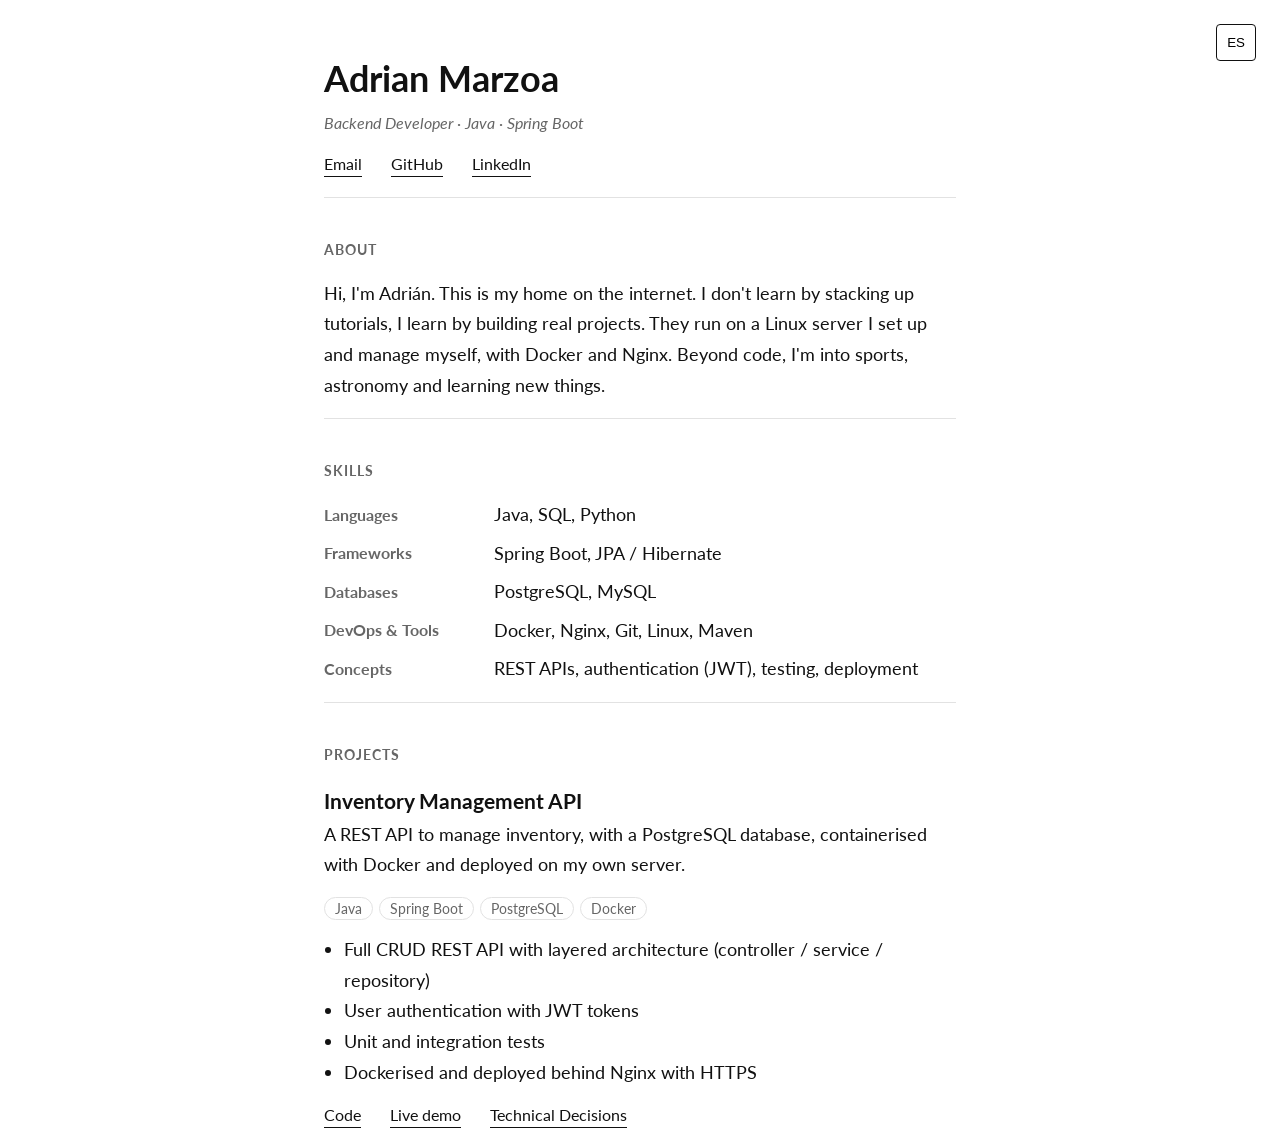
==== index.html @ 5c772a80 "fix: correct broken link" ====
<!DOCTYPE html>
<html lang="en">

<head>
  <meta charset="UTF-8">
  <meta name="viewport" content="width=device-width, initial-scale=1.0">
  <title>Adrian — Backend Developer</title>
  <meta name="description" content="Backend Developer specialising in Java, Spring Boot.">
  <link rel="preconnect" href="https://fonts.googleapis.com">
  <link rel="preconnect" href="https://fonts.gstatic.com" crossorigin>
  <link href="https://fonts.googleapis.com/css2?family=Lato:wght@300;400;700&display=swap" rel="stylesheet">
  <style>
    :root {
      --bg: #ffffff;
      --text: #111111;
      --text-light: #666666;
      --border: #e2e2e2;
    }

    * {
      box-sizing: border-box;
      margin: 0;
      padding: 0;
    }

    html {
      font-size: 62.5%;
    }

    body {
      font-family: "Lato", serif;
      background: var(--bg);
      color: var(--text);
      line-height: 1.7;
      font-size: 1.8rem;
    }

    .wrap {
      max-width: 68rem;
      margin: 0 auto;
      padding: 0 2.4rem;
    }
    
    h2 {
      text-transform: uppercase;
      letter-spacing: 1px;
      font-size: 1.4rem;
      color: var(--text-light);
      margin: 4rem 0 1.6rem;
    }
    
    header {
      margin: 4.8rem 0 1.8rem;
    }

    .tagline {
      font-size: 1.6rem;
      font-style: italic;
      color: var(--text-light);
    }

    .links {
      margin-top: 1.2rem;
    }

    .links a {
      font-size: 1.6rem;
      margin-right: 2.4rem;
      text-decoration-thickness: 1px;
      text-underline-offset: 6px;
      color: var(--text);
    }

    section {
      border-top: 1px solid var(--border);
      margin-bottom: 1.8rem;
    }

    .skills {
      display: grid;
      grid-template-columns: 15rem 1fr;
      gap: 8px 2rem;
    }

    .cat {
      color: var(--text-light);
      font-weight: 700;
      font-size: 1.6rem;
      align-self: center;
    }

    .tags {
      margin: 1.2rem 0;
    }

    .tags span {
      border: 1px solid var(--border);
      border-radius: 100px;
      padding: 2px 1rem;
      margin-right: 6px;
      font-size: 1.4rem;
      color: var(--text-light);
    }

    .project ul {
      margin-left: 2rem;
    }

    .toggle-lang {
      position: fixed;
      top: 2.4rem;
      right: 2.4rem;
    }
    
    .toggle-lang button{
      padding: 1rem;
      cursor: pointer;
      border: 1px solid var(--text);
      border-radius: 4px;
      background-color: white;
    }

  </style>
</head>

<body>
  <div class="wrap">

    <header>
      <div class="toggle-lang">
        <button id="langBtn" onclick="toggleLang()">ES</button>
      </div>
      <h1>Adrian Marzoa</h1>
      <div class="tagline" data-en="Backend Developer · Java · Spring Boot"
        data-es="Desarrollador Backend · Java · Spring Boot">Backend Developer · Java · Spring Boot</div>
      <div class="links">
        <a href="mailto:adrianmarzoa11@gmail.com" data-en="Email" data-es="Correo">Email</a>
        <a href="https://github.com/adrianmarzoa" target="_blank" rel="noopener">GitHub</a>
        <a href="https://linkedin.com/in/adrian-marzoa" target="_blank" rel="noopener">LinkedIn</a>
      </div>
    </header>
    <section class="about">
      <h2 data-en="About" data-es="Sobre mí">About</h2>
      <p data-en="Hi, I'm Adrián. This is my home on the internet. I don't learn by stacking up tutorials, I learn by building real projects. They run on a Linux server I set up and manage myself, with Docker and Nginx. Beyond code, I'm into sports, astronomy and learning new things."
        data-es="Hola, soy Adrián. Este es mi rincón en internet. No aprendo acumulando tutoriales, aprendo construyendo proyectos reales. Corren en un servidor Linux que yo mismo configuro y administro, con Docker y Nginx. Más allá del código, me gustan el deporte, la astronomía y aprender cosas nuevas.">
        Hi, I'm Adrián. This is my home on the internet. I don't learn by stacking up tutorials, I learn by building
        real projects. They run on a Linux server I set up and manage myself, with Docker and Nginx. Beyond code, I'm
        into sports, astronomy and learning new things.</p>
    </section>
    <section>
      <h2 data-en="Skills" data-es="Habilidades">Skills</h2>
      <div class="skills">
        <div class="cat" data-en="Languages" data-es="Lenguajes">Languages</div>
        <div class="items">Java, SQL, Python</div>
        <div class="cat" data-en="Frameworks" data-es="Frameworks">Frameworks</div>
        <div class="items">Spring Boot, JPA / Hibernate</div>
        <div class="cat" data-en="Databases" data-es="Bases de datos">Databases</div>
        <div class="items">PostgreSQL, MySQL</div>
        <div class="cat" data-en="DevOps &amp; Tools" data-es="DevOps y herramientas">DevOps &amp; Tools</div>
        <div class="items">Docker, Nginx, Git, Linux, Maven</div>
        <div class="cat" data-en="Concepts" data-es="Conceptos">Concepts</div>
        <div class="items" data-en="REST APIs, authentication (JWT), testing, deployment"
          data-es="APIs REST, autenticación (JWT), testing, despliegue">REST APIs, authentication (JWT), testing,
          deployment</div>
      </div>
    </section>
    <section>
      <h2 data-en="Projects" data-es="Proyectos">Projects</h2>

      <div class="project">
        <h3>Inventory Management API</h3>
        <div class="desc"
          data-en="A REST API to manage inventory, with a PostgreSQL database, containerised with Docker and deployed on my own server."
          data-es="Una API REST para gestionar inventario, con base de datos PostgreSQL, contenedorizada con Docker y desplegada en mi propio servidor.">
          A REST API to manage inventory, with a PostgreSQL database, containerised with Docker and deployed on my
          own server.</div>
        <div class="tags">
          <span>Java</span><span>Spring Boot</span><span>PostgreSQL</span><span>Docker</span>
        </div>
        <ul>
          <li data-en="Full CRUD REST API with layered architecture (controller / service / repository)"
            data-es="API REST con CRUD completo y arquitectura por capas (controlador / servicio / repositorio)">Full
            CRUD REST API with layered architecture (controller / service / repository)</li>
          <li data-en="User authentication with JWT tokens" data-es="Autenticación de usuarios con tokens JWT">User
            authentication with JWT tokens</li>
          <li data-en="Unit and integration tests" data-es="Tests unitarios y de integración">Unit and integration tests
          </li>
          <li data-en="Dockerised and deployed behind Nginx with HTTPS"
            data-es="Contenedorizada y desplegada tras Nginx con HTTPS">Dockerised and deployed behind Nginx with HTTPS
          </li>
        </ul>
        <div class="links">
          <a href="https://github.com/adrianmarzoa/inventory-manager-api" target="_blank" rel="noopener" data-en="Code"
            data-es="Código">Code</a>
          <a href="#" target="_blank" rel="noopener" data-en="Live demo"
            data-es="Demo">Live demo</a>
          <a href="#" target="_blank" rel="noopener"
            data-en="Technical Decisions" data-es="Decisiones técnicas ->">Technical Decisions</a>
        </div>
      </div>
    </section>
    <script>
      let lang = "en";
      function toggleLang() {
        lang = lang === "en" ? "es" : "en";
        document.documentElement.lang = lang;
        langBtn.textContent = lang === "en" ? "ES" : "EN";
        document.querySelectorAll("[data-en]").forEach(el => el.textContent = el.getAttribute("data-" + lang));
      }
    </script>
  </div>
</body>

</html>
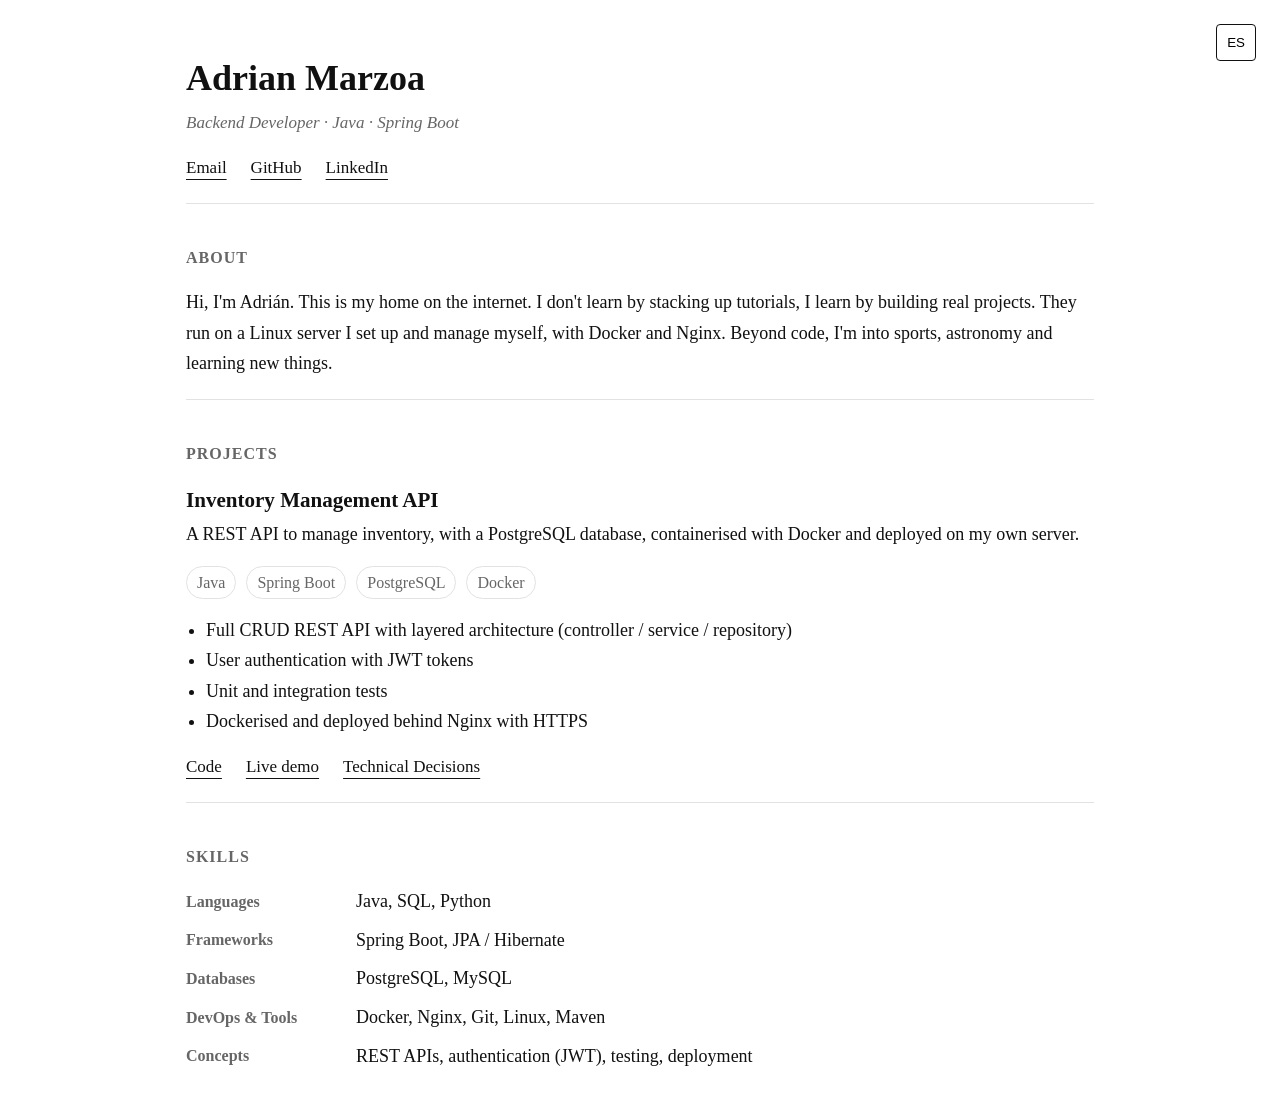
==== commit e842bb9c: "refactor: improve mobile design consistency" ====
--- a/index.html
+++ b/index.html
@@ -28,7 +28,7 @@
     }
 
     body {
-      font-family: "Lato", serif;
+      font-family: "Georgia", serif;
       background: var(--bg);
       color: var(--text);
       line-height: 1.7;
@@ -36,36 +36,38 @@
     }
 
     .wrap {
-      max-width: 68rem;
-      margin: 0 auto;
-      padding: 0 2.4rem;
+      max-width: 96rem;
+      margin: 4.8rem auto;
+      padding: 0 2.6rem;
     }
     
     h2 {
       text-transform: uppercase;
       letter-spacing: 1px;
-      font-size: 1.4rem;
+      font-size: 1.6rem;
       color: var(--text-light);
       margin: 4rem 0 1.6rem;
     }
     
     header {
-      margin: 4.8rem 0 1.8rem;
+      margin-bottom: 2rem;
     }
 
     .tagline {
-      font-size: 1.6rem;
+      font-size: 1.7rem;
       font-style: italic;
       color: var(--text-light);
     }
 
     .links {
-      margin-top: 1.2rem;
+      display: flex;
+      flex-wrap: wrap;
+      gap: 2.4rem;
+      margin-top: 1.6rem;
     }
 
     .links a {
-      font-size: 1.6rem;
-      margin-right: 2.4rem;
+      font-size: 1.7rem;
       text-decoration-thickness: 1px;
       text-underline-offset: 6px;
       color: var(--text);
@@ -73,7 +75,7 @@
 
     section {
       border-top: 1px solid var(--border);
-      margin-bottom: 1.8rem;
+      margin-bottom: 2rem;
     }
 
     .skills {
@@ -90,7 +92,10 @@
     }
 
     .tags {
-      margin: 1.2rem 0;
+      display: flex;
+      flex-wrap: wrap;
+      gap: 4px;
+      margin: 1.6rem 0;
     }
 
     .tags span {
@@ -98,7 +103,7 @@
       border-radius: 100px;
       padding: 2px 1rem;
       margin-right: 6px;
-      font-size: 1.4rem;
+      font-size: 1.6rem;
       color: var(--text-light);
     }
 
@@ -146,23 +151,6 @@
         Hi, I'm Adrián. This is my home on the internet. I don't learn by stacking up tutorials, I learn by building
         real projects. They run on a Linux server I set up and manage myself, with Docker and Nginx. Beyond code, I'm
         into sports, astronomy and learning new things.</p>
-    </section>
-    <section>
-      <h2 data-en="Skills" data-es="Habilidades">Skills</h2>
-      <div class="skills">
-        <div class="cat" data-en="Languages" data-es="Lenguajes">Languages</div>
-        <div class="items">Java, SQL, Python</div>
-        <div class="cat" data-en="Frameworks" data-es="Frameworks">Frameworks</div>
-        <div class="items">Spring Boot, JPA / Hibernate</div>
-        <div class="cat" data-en="Databases" data-es="Bases de datos">Databases</div>
-        <div class="items">PostgreSQL, MySQL</div>
-        <div class="cat" data-en="DevOps &amp; Tools" data-es="DevOps y herramientas">DevOps &amp; Tools</div>
-        <div class="items">Docker, Nginx, Git, Linux, Maven</div>
-        <div class="cat" data-en="Concepts" data-es="Conceptos">Concepts</div>
-        <div class="items" data-en="REST APIs, authentication (JWT), testing, deployment"
-          data-es="APIs REST, autenticación (JWT), testing, despliegue">REST APIs, authentication (JWT), testing,
-          deployment</div>
-      </div>
     </section>
     <section>
       <h2 data-en="Projects" data-es="Proyectos">Projects</h2>
@@ -195,8 +183,25 @@
           <a href="#" target="_blank" rel="noopener" data-en="Live demo"
             data-es="Demo">Live demo</a>
           <a href="#" target="_blank" rel="noopener"
-            data-en="Technical Decisions" data-es="Decisiones técnicas ->">Technical Decisions</a>
+            data-en="Technical Decisions" data-es="Decisiones técnicas">Technical Decisions</a>
         </div>
+      </div>
+    </section>
+    <section>
+      <h2 data-en="Skills" data-es="Habilidades">Skills</h2>
+      <div class="skills">
+        <div class="cat" data-en="Languages" data-es="Lenguajes">Languages</div>
+        <div class="items">Java, SQL, Python</div>
+        <div class="cat" data-en="Frameworks" data-es="Frameworks">Frameworks</div>
+        <div class="items">Spring Boot, JPA / Hibernate</div>
+        <div class="cat" data-en="Databases" data-es="Bases de datos">Databases</div>
+        <div class="items">PostgreSQL, MySQL</div>
+        <div class="cat" data-en="DevOps &amp; Tools" data-es="DevOps y herramientas">DevOps &amp; Tools</div>
+        <div class="items">Docker, Nginx, Git, Linux, Maven</div>
+        <div class="cat" data-en="Concepts" data-es="Conceptos">Concepts</div>
+        <div class="items" data-en="REST APIs, authentication (JWT), testing, deployment"
+          data-es="APIs REST, autenticación (JWT), testing, despliegue">REST APIs, authentication (JWT), testing,
+          deployment</div>
       </div>
     </section>
     <script>
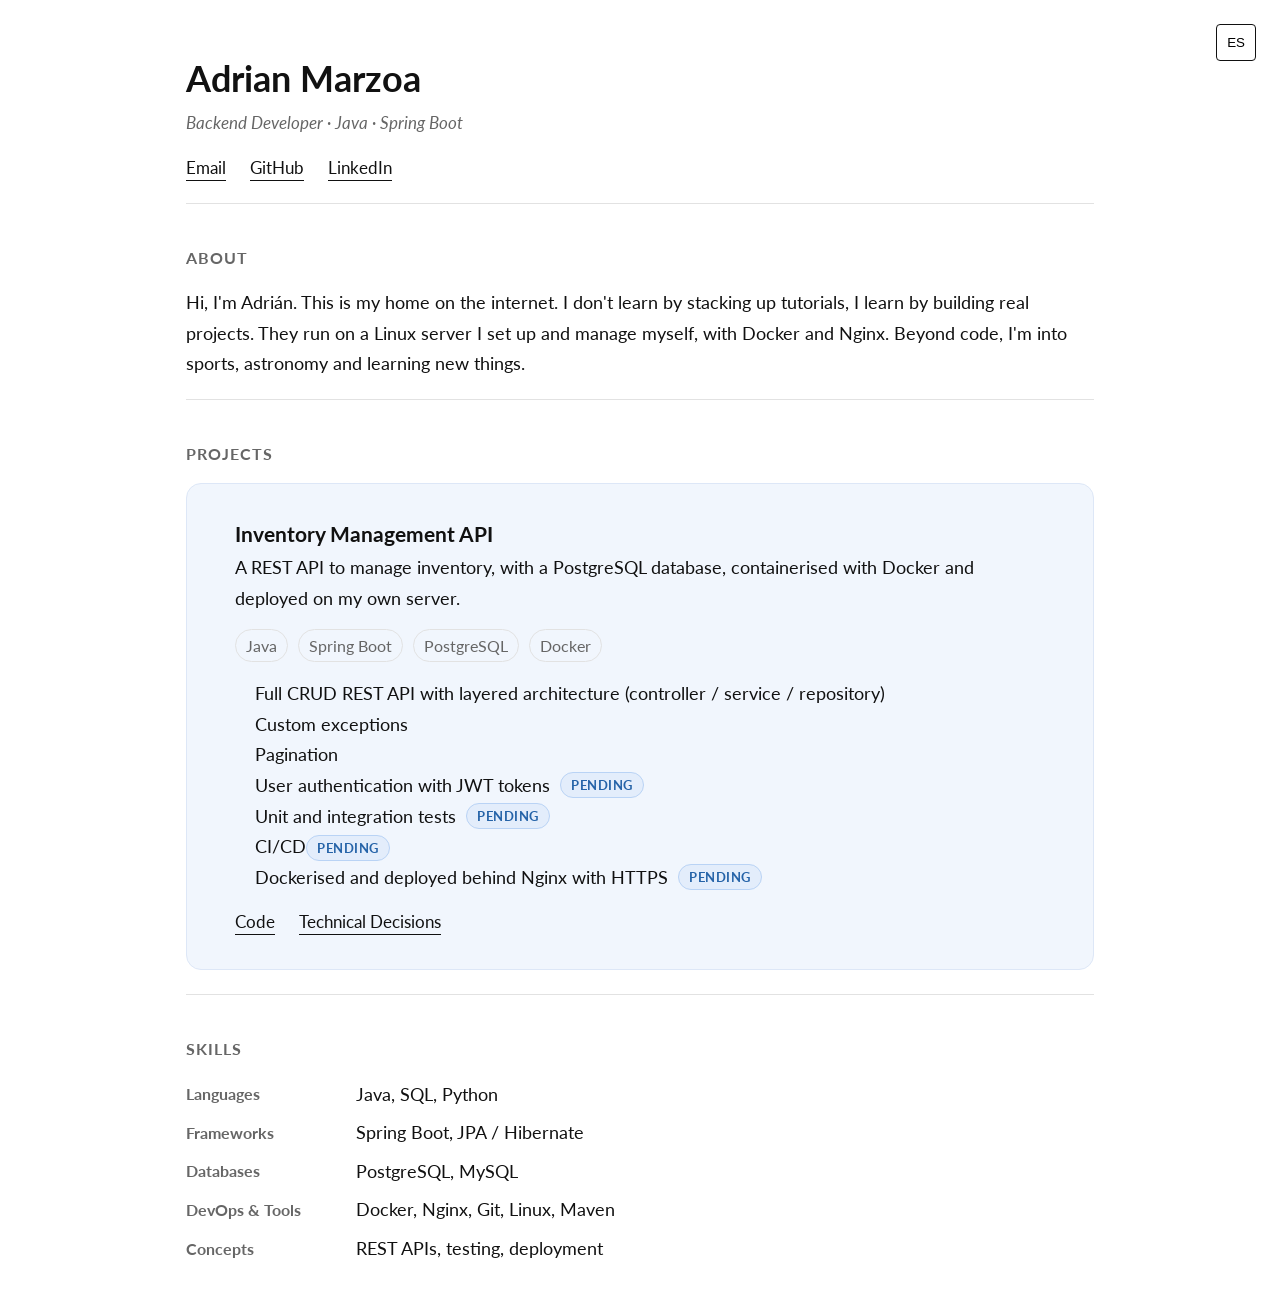
==== commit 19c4d599: "refactor: improve project visualization and add pending tag" ====
--- a/index.html
+++ b/index.html
@@ -15,6 +15,11 @@
       --text: #111111;
       --text-light: #666666;
       --border: #e2e2e2;
+      --blue-soft: #f1f6fd;
+      --project-border: #dde7f7;
+      --pending-bg: #e3edfb;
+      --pending-border: #b9d3f5;
+      --pending-text: #2563a8;
     }
 
     * {
@@ -28,7 +33,7 @@
     }
 
     body {
-      font-family: "Georgia", serif;
+      font-family: "Lato", serif;
       background: var(--bg);
       color: var(--text);
       line-height: 1.7;
@@ -40,7 +45,7 @@
       margin: 4.8rem auto;
       padding: 0 2.6rem;
     }
-    
+
     h2 {
       text-transform: uppercase;
       letter-spacing: 1px;
@@ -48,7 +53,7 @@
       color: var(--text-light);
       margin: 4rem 0 1.6rem;
     }
-    
+
     header {
       margin-bottom: 2rem;
     }
@@ -107,8 +112,36 @@
       color: var(--text-light);
     }
 
+    .project__box {
+      background: var(--blue-soft);
+      border: 1px solid var(--project-border);
+      border-radius: 15px;
+      padding: 3.2rem 4.8rem;
+      margin-bottom: 2.4rem;
+    }
+
     .project ul {
       margin-left: 2rem;
+    }
+
+    .project ul li {
+      display: flex;
+      align-items: center;
+      gap: 1rem;
+    }
+
+    .pending {
+      display: inline-block;
+      flex-shrink: 0;
+      background: var(--pending-bg);
+      border: 1px solid var(--pending-border);
+      color: var(--pending-text);
+      border-radius: 100px;
+      padding: 1px 1rem;
+      font-size: 1.3rem;
+      font-weight: 700;
+      text-transform: uppercase;
+      letter-spacing: .5px;
     }
 
     .toggle-lang {
@@ -116,15 +149,14 @@
       top: 2.4rem;
       right: 2.4rem;
     }
-    
-    .toggle-lang button{
+
+    .toggle-lang button {
       padding: 1rem;
       cursor: pointer;
       border: 1px solid var(--text);
       border-radius: 4px;
       background-color: white;
     }
-
   </style>
 </head>
 
@@ -155,7 +187,7 @@
     <section>
       <h2 data-en="Projects" data-es="Proyectos">Projects</h2>
 
-      <div class="project">
+      <div class="project project__box">
         <h3>Inventory Management API</h3>
         <div class="desc"
           data-en="A REST API to manage inventory, with a PostgreSQL database, containerised with Docker and deployed on my own server."
@@ -166,24 +198,29 @@
           <span>Java</span><span>Spring Boot</span><span>PostgreSQL</span><span>Docker</span>
         </div>
         <ul>
-          <li data-en="Full CRUD REST API with layered architecture (controller / service / repository)"
-            data-es="API REST con CRUD completo y arquitectura por capas (controlador / servicio / repositorio)">Full
-            CRUD REST API with layered architecture (controller / service / repository)</li>
-          <li data-en="User authentication with JWT tokens" data-es="Autenticación de usuarios con tokens JWT">User
-            authentication with JWT tokens</li>
-          <li data-en="Unit and integration tests" data-es="Tests unitarios y de integración">Unit and integration tests
-          </li>
-          <li data-en="Dockerised and deployed behind Nginx with HTTPS"
-            data-es="Contenedorizada y desplegada tras Nginx con HTTPS">Dockerised and deployed behind Nginx with HTTPS
-          </li>
+          <li><span data-en="Full CRUD REST API with layered architecture (controller / service / repository)"
+              data-es="API REST con CRUD completo y arquitectura por capas (controlador / servicio / repositorio)">Full
+              CRUD REST API with layered architecture (controller / service / repository)</span></li>
+          <li><span data-en="Custom exceptions" data-es="Excepciones personalizadas">Custom exceptions</span>
+          <li><span data-en="Pagination" data-es="Paginación">Pagination</span>
+          <li><span data-en="User authentication with JWT tokens"
+              data-es="Autenticación de usuarios con tokens JWT">User
+              authentication with JWT tokens</span><span class="pending" data-en="Pending"
+              data-es="Pendiente">Pending</span></li>
+          <li><span data-en="Unit and integration tests" data-es="Tests unitarios y de integración">Unit and
+              integration tests</span><span class="pending" data-en="Pending" data-es="Pendiente">Pending</span></li>
+          <li><span>CI/CD<span class="pending" data-en="Pending" data-es="Pendiente">Pending</span></span>
+          <li><span data-en="Dockerised and deployed behind Nginx with HTTPS"
+              data-es="Contenedorizada y desplegada tras Nginx con HTTPS">Dockerised and deployed behind Nginx with
+              HTTPS</span><span class="pending" data-en="Pending" data-es="Pendiente">Pending</span></li>
+          
         </ul>
         <div class="links">
           <a href="https://github.com/adrianmarzoa/inventory-manager-api" target="_blank" rel="noopener" data-en="Code"
             data-es="Código">Code</a>
-          <a href="#" target="_blank" rel="noopener" data-en="Live demo"
-            data-es="Demo">Live demo</a>
-          <a href="#" target="_blank" rel="noopener"
-            data-en="Technical Decisions" data-es="Decisiones técnicas">Technical Decisions</a>
+          <!--<a href="#" target="_blank" rel="noopener" data-en="Live demo" data-es="Demo">Live demo</a>-->
+          <a href="#" target="_blank" rel="noopener" data-en="Technical Decisions"
+            data-es="Decisiones técnicas">Technical Decisions</a>
         </div>
       </div>
     </section>
@@ -199,8 +236,8 @@
         <div class="cat" data-en="DevOps &amp; Tools" data-es="DevOps y herramientas">DevOps &amp; Tools</div>
         <div class="items">Docker, Nginx, Git, Linux, Maven</div>
         <div class="cat" data-en="Concepts" data-es="Conceptos">Concepts</div>
-        <div class="items" data-en="REST APIs, authentication (JWT), testing, deployment"
-          data-es="APIs REST, autenticación (JWT), testing, despliegue">REST APIs, authentication (JWT), testing,
+        <div class="items" data-en="REST APIs, testing, deployment"
+          data-es="APIs REST, testing, despliegue">REST APIs, testing,
           deployment</div>
       </div>
     </section>
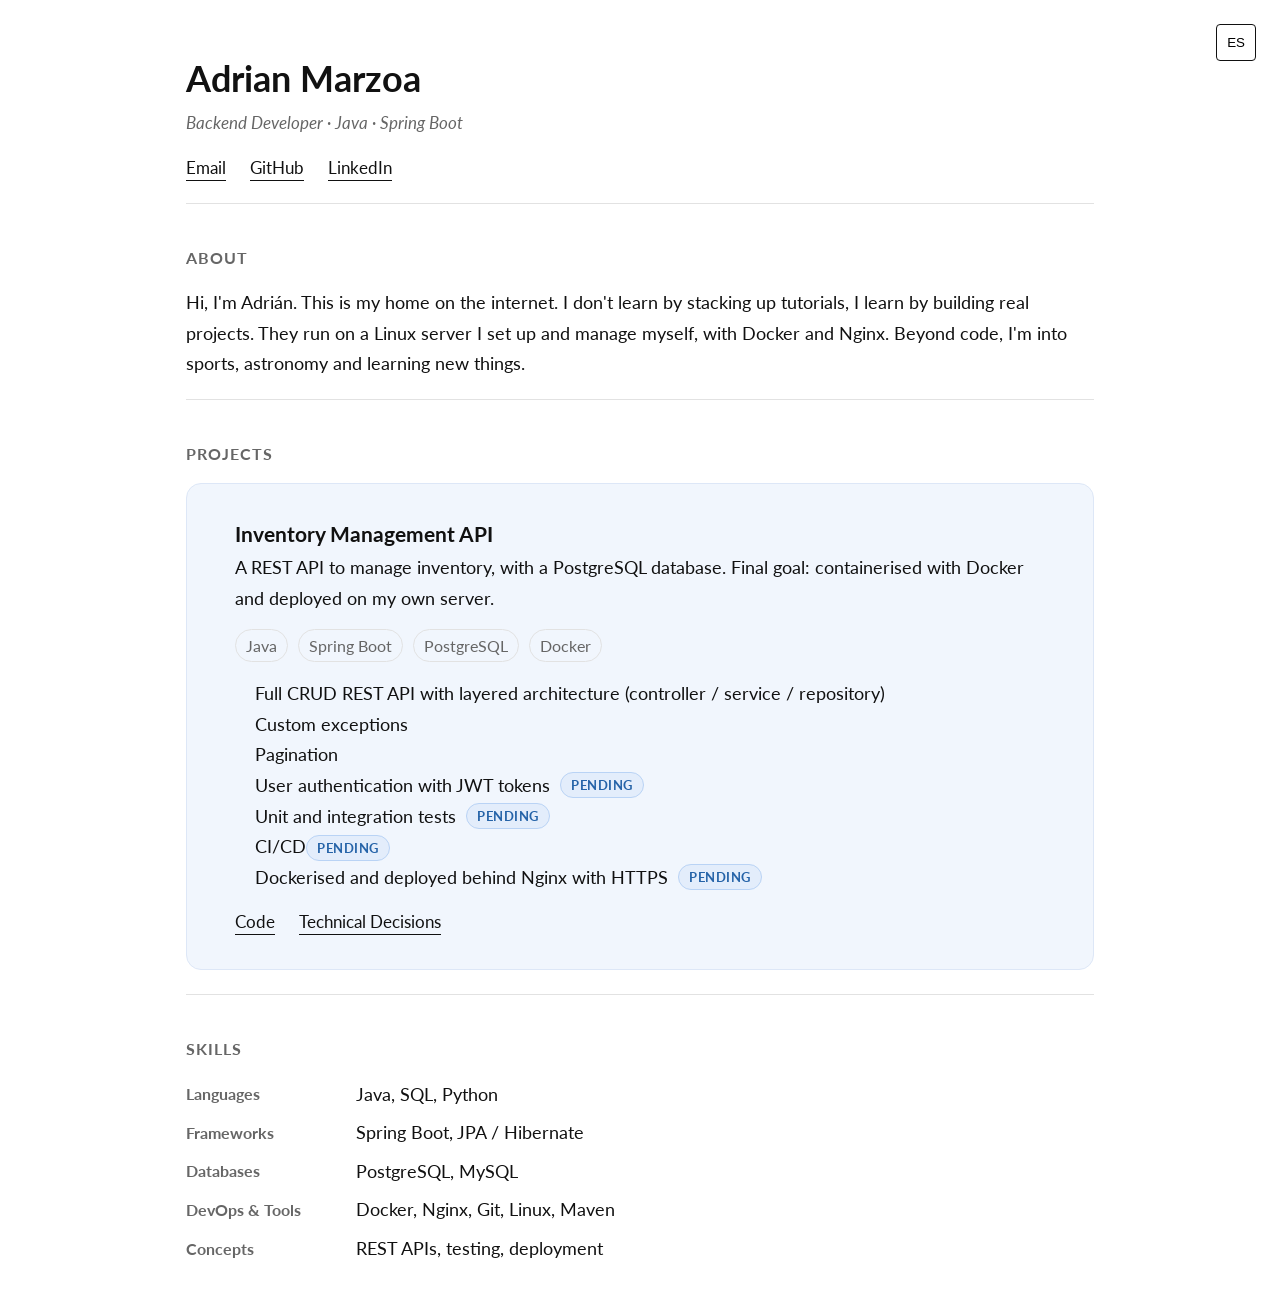
==== commit b04ab029: "docs: correct api rest intro text" ====
--- a/index.html
+++ b/index.html
@@ -9,155 +9,7 @@
   <link rel="preconnect" href="https://fonts.googleapis.com">
   <link rel="preconnect" href="https://fonts.gstatic.com" crossorigin>
   <link href="https://fonts.googleapis.com/css2?family=Lato:wght@300;400;700&display=swap" rel="stylesheet">
-  <style>
-    :root {
-      --bg: #ffffff;
-      --text: #111111;
-      --text-light: #666666;
-      --border: #e2e2e2;
-      --blue-soft: #f1f6fd;
-      --project-border: #dde7f7;
-      --pending-bg: #e3edfb;
-      --pending-border: #b9d3f5;
-      --pending-text: #2563a8;
-    }
-
-    * {
-      box-sizing: border-box;
-      margin: 0;
-      padding: 0;
-    }
-
-    html {
-      font-size: 62.5%;
-    }
-
-    body {
-      font-family: "Lato", serif;
-      background: var(--bg);
-      color: var(--text);
-      line-height: 1.7;
-      font-size: 1.8rem;
-    }
-
-    .wrap {
-      max-width: 96rem;
-      margin: 4.8rem auto;
-      padding: 0 2.6rem;
-    }
-
-    h2 {
-      text-transform: uppercase;
-      letter-spacing: 1px;
-      font-size: 1.6rem;
-      color: var(--text-light);
-      margin: 4rem 0 1.6rem;
-    }
-
-    header {
-      margin-bottom: 2rem;
-    }
-
-    .tagline {
-      font-size: 1.7rem;
-      font-style: italic;
-      color: var(--text-light);
-    }
-
-    .links {
-      display: flex;
-      flex-wrap: wrap;
-      gap: 2.4rem;
-      margin-top: 1.6rem;
-    }
-
-    .links a {
-      font-size: 1.7rem;
-      text-decoration-thickness: 1px;
-      text-underline-offset: 6px;
-      color: var(--text);
-    }
-
-    section {
-      border-top: 1px solid var(--border);
-      margin-bottom: 2rem;
-    }
-
-    .skills {
-      display: grid;
-      grid-template-columns: 15rem 1fr;
-      gap: 8px 2rem;
-    }
-
-    .cat {
-      color: var(--text-light);
-      font-weight: 700;
-      font-size: 1.6rem;
-      align-self: center;
-    }
-
-    .tags {
-      display: flex;
-      flex-wrap: wrap;
-      gap: 4px;
-      margin: 1.6rem 0;
-    }
-
-    .tags span {
-      border: 1px solid var(--border);
-      border-radius: 100px;
-      padding: 2px 1rem;
-      margin-right: 6px;
-      font-size: 1.6rem;
-      color: var(--text-light);
-    }
-
-    .project__box {
-      background: var(--blue-soft);
-      border: 1px solid var(--project-border);
-      border-radius: 15px;
-      padding: 3.2rem 4.8rem;
-      margin-bottom: 2.4rem;
-    }
-
-    .project ul {
-      margin-left: 2rem;
-    }
-
-    .project ul li {
-      display: flex;
-      align-items: center;
-      gap: 1rem;
-    }
-
-    .pending {
-      display: inline-block;
-      flex-shrink: 0;
-      background: var(--pending-bg);
-      border: 1px solid var(--pending-border);
-      color: var(--pending-text);
-      border-radius: 100px;
-      padding: 1px 1rem;
-      font-size: 1.3rem;
-      font-weight: 700;
-      text-transform: uppercase;
-      letter-spacing: .5px;
-    }
-
-    .toggle-lang {
-      position: fixed;
-      top: 2.4rem;
-      right: 2.4rem;
-    }
-
-    .toggle-lang button {
-      padding: 1rem;
-      cursor: pointer;
-      border: 1px solid var(--text);
-      border-radius: 4px;
-      background-color: white;
-    }
-  </style>
+  <link rel="stylesheet" href="assets/styles.css">
 </head>
 
 <body>
@@ -190,8 +42,8 @@
       <div class="project project__box">
         <h3>Inventory Management API</h3>
         <div class="desc"
-          data-en="A REST API to manage inventory, with a PostgreSQL database, containerised with Docker and deployed on my own server."
-          data-es="Una API REST para gestionar inventario, con base de datos PostgreSQL, contenedorizada con Docker y desplegada en mi propio servidor.">
+          data-en="A REST API to manage inventory, with a PostgreSQL database. Final goal: containerised with Docker and deployed on my own server."
+          data-es="Una API REST para gestionar inventario, con base de datos PostgreSQL. Objetivo final: contenedorizada con Docker y desplegada en mi propio servidor.">
           A REST API to manage inventory, with a PostgreSQL database, containerised with Docker and deployed on my
           own server.</div>
         <div class="tags">
@@ -219,7 +71,7 @@
           <a href="https://github.com/adrianmarzoa/inventory-manager-api" target="_blank" rel="noopener" data-en="Code"
             data-es="Código">Code</a>
           <!--<a href="#" target="_blank" rel="noopener" data-en="Live demo" data-es="Demo">Live demo</a>-->
-          <a href="#" target="_blank" rel="noopener" data-en="Technical Decisions"
+          <a href="projects/inventory-manager-api.html" data-en="Technical Decisions"
             data-es="Decisiones técnicas">Technical Decisions</a>
         </div>
       </div>
@@ -241,15 +93,7 @@
           deployment</div>
       </div>
     </section>
-    <script>
-      let lang = "en";
-      function toggleLang() {
-        lang = lang === "en" ? "es" : "en";
-        document.documentElement.lang = lang;
-        langBtn.textContent = lang === "en" ? "ES" : "EN";
-        document.querySelectorAll("[data-en]").forEach(el => el.textContent = el.getAttribute("data-" + lang));
-      }
-    </script>
+    <script src="assets/lang.js"></script>
   </div>
 </body>
 
--- a/assets/styles.css
+++ b/assets/styles.css
@@ -0,0 +1,203 @@
+:root {
+  --bg: #ffffff;
+  --text: #111111;
+  --text-light: #666666;
+  --border: #e2e2e2;
+  --blue-soft: #f1f6fd;
+  --project-border: #dde7f7;
+  --pending-bg: #e3edfb;
+  --pending-border: #b9d3f5;
+  --pending-text: #2563a8;
+}
+
+* {
+  box-sizing: border-box;
+  margin: 0;
+  padding: 0;
+}
+
+html {
+  font-size: 62.5%;
+}
+
+body {
+  font-family: "Lato", serif;
+  background: var(--bg);
+  color: var(--text);
+  line-height: 1.7;
+  font-size: 1.8rem;
+}
+
+.wrap {
+  max-width: 96rem;
+  margin: 4.8rem auto;
+  padding: 0 2.6rem;
+}
+
+.doc .wrap {
+  max-width: 72rem;
+}
+
+h2 {
+  text-transform: uppercase;
+  letter-spacing: 1px;
+  font-size: 1.6rem;
+  color: var(--text-light);
+  margin: 4rem 0 1.6rem;
+}
+
+header {
+  margin-bottom: 2rem;
+}
+
+.tagline {
+  font-size: 1.7rem;
+  font-style: italic;
+  color: var(--text-light);
+}
+
+.links {
+  display: flex;
+  flex-wrap: wrap;
+  gap: 2.4rem;
+  margin-top: 1.6rem;
+}
+
+.links a {
+  font-size: 1.7rem;
+  text-decoration-thickness: 1px;
+  text-underline-offset: 6px;
+  color: var(--text);
+}
+
+section {
+  border-top: 1px solid var(--border);
+  margin-bottom: 2rem;
+}
+
+.skills {
+  display: grid;
+  grid-template-columns: 15rem 1fr;
+  gap: 8px 2rem;
+}
+
+.cat {
+  color: var(--text-light);
+  font-weight: 700;
+  font-size: 1.6rem;
+  align-self: center;
+}
+
+.tags {
+  display: flex;
+  flex-wrap: wrap;
+  gap: 4px;
+  margin: 1.6rem 0;
+}
+
+.tags span {
+  border: 1px solid var(--border);
+  border-radius: 100px;
+  padding: 2px 1rem;
+  margin-right: 6px;
+  font-size: 1.6rem;
+  color: var(--text-light);
+}
+
+.project__box {
+  background: var(--blue-soft);
+  border: 1px solid var(--project-border);
+  border-radius: 15px;
+  padding: 3.2rem 4.8rem;
+  margin-bottom: 2.4rem;
+}
+
+.project ul {
+  margin-left: 2rem;
+}
+
+.project ul li {
+  display: flex;
+  align-items: center;
+  gap: 1rem;
+}
+
+.pending {
+  display: inline-block;
+  flex-shrink: 0;
+  background: var(--pending-bg);
+  border: 1px solid var(--pending-border);
+  color: var(--pending-text);
+  border-radius: 100px;
+  padding: 1px 1rem;
+  font-size: 1.3rem;
+  font-weight: 700;
+  text-transform: uppercase;
+  letter-spacing: .5px;
+}
+
+/* Technical decisions */
+.doc .wrap {
+  max-width: 72rem;
+}
+
+.back {
+  font-size: 1.6rem;
+  color: var(--text-light);
+  text-decoration: none;
+}
+
+.back:hover {
+  color: var(--text);
+}
+
+.doc h1 {
+  font-size: 2.6rem;
+  margin: 2.4rem 0 0.8rem;
+}
+
+.subtitle {
+  font-size: 1.7rem;
+  font-style: italic;
+  color: var(--text-light);
+  margin-bottom: 2.4rem;
+}
+
+article {
+  border-top: 1px solid var(--border);
+  padding-top: 2.4rem;
+}
+
+article h2 {
+  text-transform: uppercase;
+  letter-spacing: 1px;
+  font-size: 1.5rem;
+  color: var(--text-light);
+  margin: 3.2rem 0 0.8rem;
+}
+
+article p {
+  margin-bottom: 1.2rem;
+}
+
+article ul {
+  margin: 0 0 1.2rem 2.4rem;
+}
+
+article li {
+  margin-bottom: 0.4rem;
+}
+
+.toggle-lang {
+  position: fixed;
+  top: 2.4rem;
+  right: 2.4rem;
+}
+
+.toggle-lang button {
+  padding: 1rem;
+  cursor: pointer;
+  border: 1px solid var(--text);
+  border-radius: 4px;
+  background-color: white;
+}
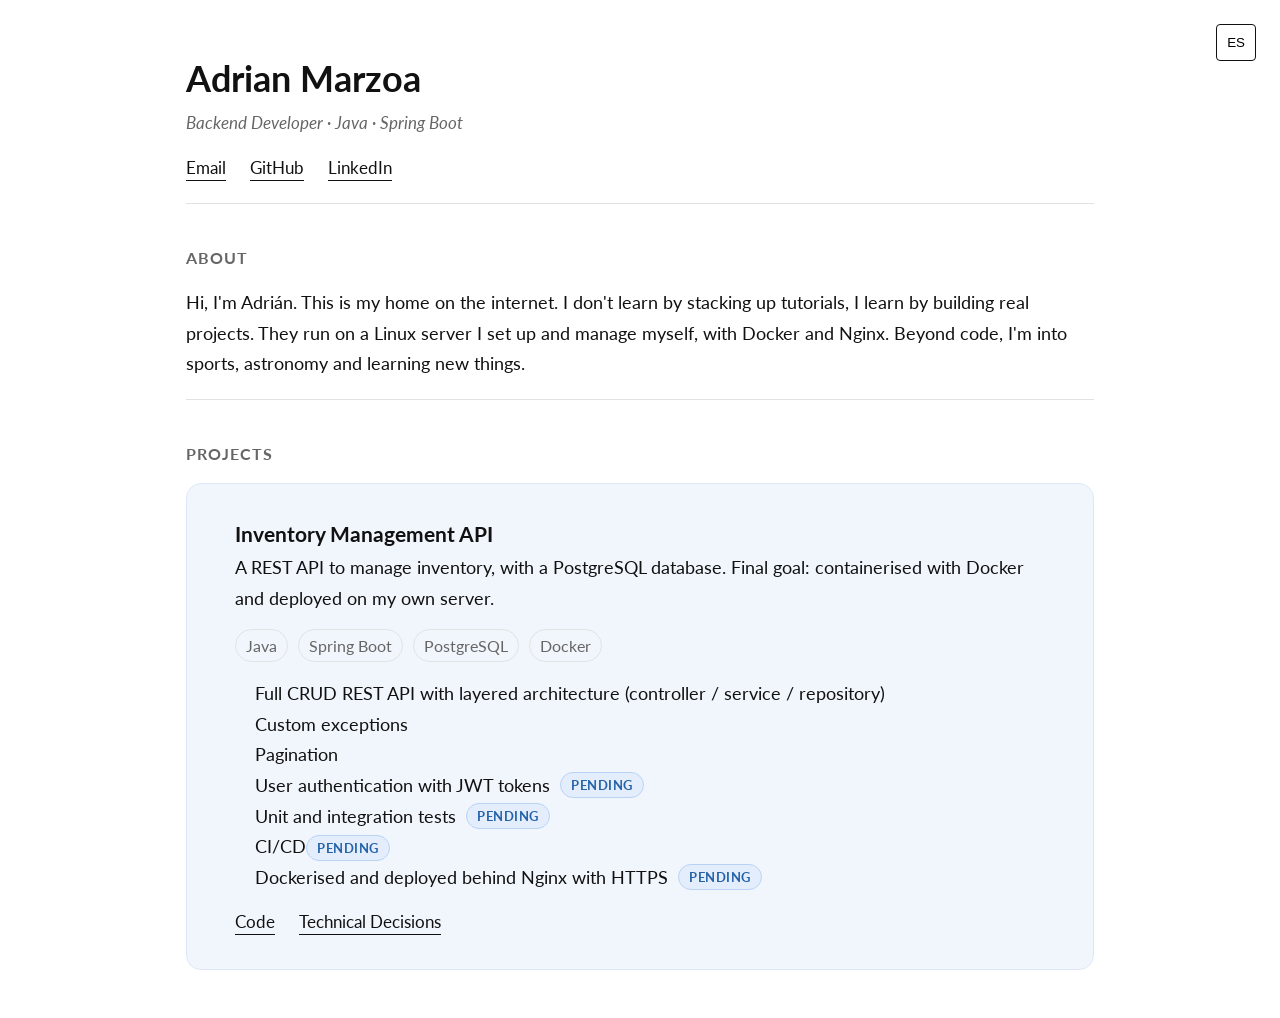
==== commit a5c9fddf: "feat: remove skills section" ====
--- a/index.html
+++ b/index.html
@@ -76,23 +76,6 @@
         </div>
       </div>
     </section>
-    <section>
-      <h2 data-en="Skills" data-es="Habilidades">Skills</h2>
-      <div class="skills">
-        <div class="cat" data-en="Languages" data-es="Lenguajes">Languages</div>
-        <div class="items">Java, SQL, Python</div>
-        <div class="cat" data-en="Frameworks" data-es="Frameworks">Frameworks</div>
-        <div class="items">Spring Boot, JPA / Hibernate</div>
-        <div class="cat" data-en="Databases" data-es="Bases de datos">Databases</div>
-        <div class="items">PostgreSQL, MySQL</div>
-        <div class="cat" data-en="DevOps &amp; Tools" data-es="DevOps y herramientas">DevOps &amp; Tools</div>
-        <div class="items">Docker, Nginx, Git, Linux, Maven</div>
-        <div class="cat" data-en="Concepts" data-es="Conceptos">Concepts</div>
-        <div class="items" data-en="REST APIs, testing, deployment"
-          data-es="APIs REST, testing, despliegue">REST APIs, testing,
-          deployment</div>
-      </div>
-    </section>
     <script src="assets/lang.js"></script>
   </div>
 </body>
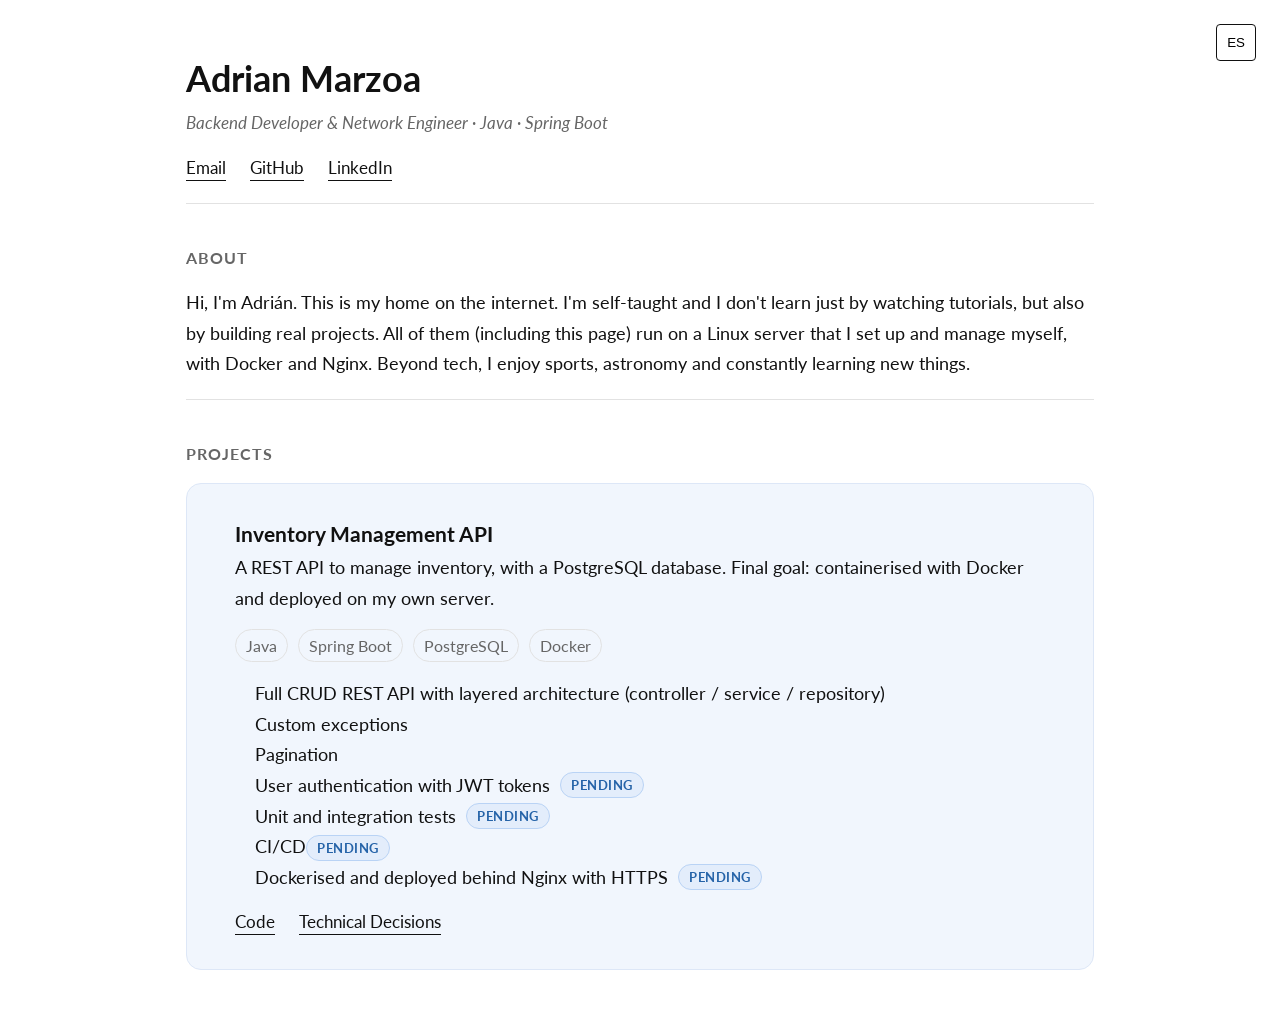
==== commit cd8a2e9c: "refactor: update about text" ====
--- a/index.html
+++ b/index.html
@@ -20,8 +20,8 @@
         <button id="langBtn" onclick="toggleLang()">ES</button>
       </div>
       <h1>Adrian Marzoa</h1>
-      <div class="tagline" data-en="Backend Developer · Java · Spring Boot"
-        data-es="Desarrollador Backend · Java · Spring Boot">Backend Developer · Java · Spring Boot</div>
+      <div class="tagline" data-en="Backend Developer & Network Engineer · Java · Spring Boot"
+        data-es="Desarrollador Backend & Network Engineer · Java · Spring Boot">Backend Developer & Network Engineer · Java · Spring Boot</div>
       <div class="links">
         <a href="mailto:adrianmarzoa11@gmail.com" data-en="Email" data-es="Correo">Email</a>
         <a href="https://github.com/adrianmarzoa" target="_blank" rel="noopener">GitHub</a>
@@ -30,11 +30,9 @@
     </header>
     <section class="about">
       <h2 data-en="About" data-es="Sobre mí">About</h2>
-      <p data-en="Hi, I'm Adrián. This is my home on the internet. I don't learn by stacking up tutorials, I learn by building real projects. They run on a Linux server I set up and manage myself, with Docker and Nginx. Beyond code, I'm into sports, astronomy and learning new things."
-        data-es="Hola, soy Adrián. Este es mi rincón en internet. No aprendo acumulando tutoriales, aprendo construyendo proyectos reales. Corren en un servidor Linux que yo mismo configuro y administro, con Docker y Nginx. Más allá del código, me gustan el deporte, la astronomía y aprender cosas nuevas.">
-        Hi, I'm Adrián. This is my home on the internet. I don't learn by stacking up tutorials, I learn by building
-        real projects. They run on a Linux server I set up and manage myself, with Docker and Nginx. Beyond code, I'm
-        into sports, astronomy and learning new things.</p>
+      <p data-en="Hi, I'm Adrián. This is my home on the internet. I'm self-taught and I don't learn just by watching tutorials, but also by building real projects. All of them (including this page) run on a Linux server that I set up and manage myself, with Docker and Nginx. Beyond tech, I enjoy sports, astronomy and constantly learning new things."
+        data-es="Hola, soy Adrián. Este es mi página en internet. Soy autodidacta y no aprendo únicamente viendo tutoriales, sino también construyendo proyectos reales. Todos ellos (incluída esta página) corren en un servidor Linux que yo mismo configuro y administro, con Docker y Nginx. Más allá de la informática, me gusta el deporte, la astronomía y aprender cosas nuevas constantemente.">
+        Hi, I'm Adrián. This is my home on the internet. I'm self-taught and I don't learn just by watching tutorials, but also by building real projects. All of them (including this page) run on a Linux server that I set up and manage myself, with Docker and Nginx. Beyond tech, I enjoy sports, astronomy and constantly learning new things.</p>
     </section>
     <section>
       <h2 data-en="Projects" data-es="Proyectos">Projects</h2>
@@ -44,8 +42,7 @@
         <div class="desc"
           data-en="A REST API to manage inventory, with a PostgreSQL database. Final goal: containerised with Docker and deployed on my own server."
           data-es="Una API REST para gestionar inventario, con base de datos PostgreSQL. Objetivo final: contenedorizada con Docker y desplegada en mi propio servidor.">
-          A REST API to manage inventory, with a PostgreSQL database, containerised with Docker and deployed on my
-          own server.</div>
+          A REST API to manage inventory, with a PostgreSQL database. Final goal: containerised with Docker and deployed on my own server.</div>
         <div class="tags">
           <span>Java</span><span>Spring Boot</span><span>PostgreSQL</span><span>Docker</span>
         </div>
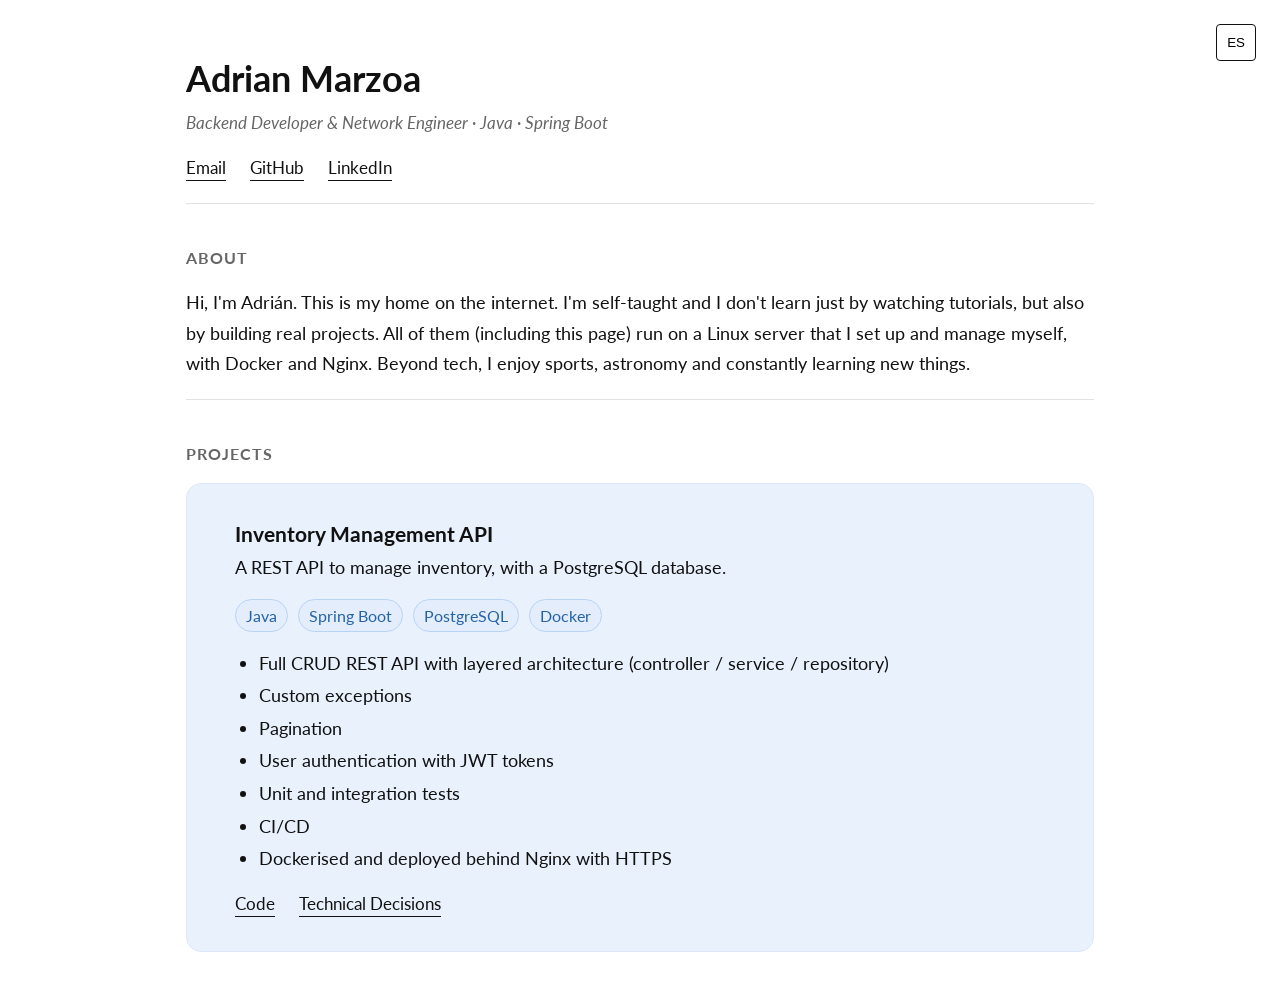
==== commit 0b3ba34a: "refactor: improve project box visualization" ====
--- a/index.html
+++ b/index.html
@@ -40,9 +40,9 @@
       <div class="project project__box">
         <h3>Inventory Management API</h3>
         <div class="desc"
-          data-en="A REST API to manage inventory, with a PostgreSQL database. Final goal: containerised with Docker and deployed on my own server."
-          data-es="Una API REST para gestionar inventario, con base de datos PostgreSQL. Objetivo final: contenedorizada con Docker y desplegada en mi propio servidor.">
-          A REST API to manage inventory, with a PostgreSQL database. Final goal: containerised with Docker and deployed on my own server.</div>
+          data-en="A REST API to manage inventory, with a PostgreSQL database."
+          data-es="Una API REST para gestionar inventario, con base de datos PostgreSQL">
+          A REST API to manage inventory, with a PostgreSQL database.</div>
         <div class="tags">
           <span>Java</span><span>Spring Boot</span><span>PostgreSQL</span><span>Docker</span>
         </div>
@@ -50,19 +50,17 @@
           <li><span data-en="Full CRUD REST API with layered architecture (controller / service / repository)"
               data-es="API REST con CRUD completo y arquitectura por capas (controlador / servicio / repositorio)">Full
               CRUD REST API with layered architecture (controller / service / repository)</span></li>
-          <li><span data-en="Custom exceptions" data-es="Excepciones personalizadas">Custom exceptions</span>
-          <li><span data-en="Pagination" data-es="Paginación">Pagination</span>
+          <li><span data-en="Custom exceptions" data-es="Excepciones personalizadas">Custom exceptions</span></li>
+          <li><span data-en="Pagination" data-es="Paginación">Pagination</span></li>
           <li><span data-en="User authentication with JWT tokens"
               data-es="Autenticación de usuarios con tokens JWT">User
-              authentication with JWT tokens</span><span class="pending" data-en="Pending"
-              data-es="Pendiente">Pending</span></li>
+              authentication with JWT tokens</span></li>
           <li><span data-en="Unit and integration tests" data-es="Tests unitarios y de integración">Unit and
-              integration tests</span><span class="pending" data-en="Pending" data-es="Pendiente">Pending</span></li>
-          <li><span>CI/CD<span class="pending" data-en="Pending" data-es="Pendiente">Pending</span></span>
+              integration tests</span></li>
+          <li><span>CI/CD</span></li>
           <li><span data-en="Dockerised and deployed behind Nginx with HTTPS"
               data-es="Contenedorizada y desplegada tras Nginx con HTTPS">Dockerised and deployed behind Nginx with
-              HTTPS</span><span class="pending" data-en="Pending" data-es="Pendiente">Pending</span></li>
-          
+              HTTPS</span></li>
         </ul>
         <div class="links">
           <a href="https://github.com/adrianmarzoa/inventory-manager-api" target="_blank" rel="noopener" data-en="Code"
--- a/assets/styles.css
+++ b/assets/styles.css
@@ -3,11 +3,11 @@
   --text: #111111;
   --text-light: #666666;
   --border: #e2e2e2;
-  --blue-soft: #f1f6fd;
+  --blue-soft: #e9f1fc;
   --project-border: #dde7f7;
-  --pending-bg: #e3edfb;
-  --pending-border: #b9d3f5;
-  --pending-text: #2563a8;
+  --tag-bg: #e3edfb;
+  --tag-border: #b9d3f5;
+  --tag-text: #2563a8;
 }
 
 * {
@@ -96,12 +96,13 @@
 }
 
 .tags span {
-  border: 1px solid var(--border);
   border-radius: 100px;
   padding: 2px 1rem;
   margin-right: 6px;
   font-size: 1.6rem;
-  color: var(--text-light);
+  background: var(--tag-bg);
+  border: 1px solid var(--tag-border);
+  color: var(--tag-text);
 }
 
 .project__box {
@@ -113,27 +114,13 @@
 }
 
 .project ul {
-  margin-left: 2rem;
+  margin-left: 2.4rem;
+  list-style: disc;
 }
 
 .project ul li {
-  display: flex;
   align-items: center;
-  gap: 1rem;
-}
-
-.pending {
-  display: inline-block;
-  flex-shrink: 0;
-  background: var(--pending-bg);
-  border: 1px solid var(--pending-border);
-  color: var(--pending-text);
-  border-radius: 100px;
-  padding: 1px 1rem;
-  font-size: 1.3rem;
-  font-weight: 700;
-  text-transform: uppercase;
-  letter-spacing: .5px;
+  margin-bottom: 0.2rem;
 }
 
 /* Technical decisions */
